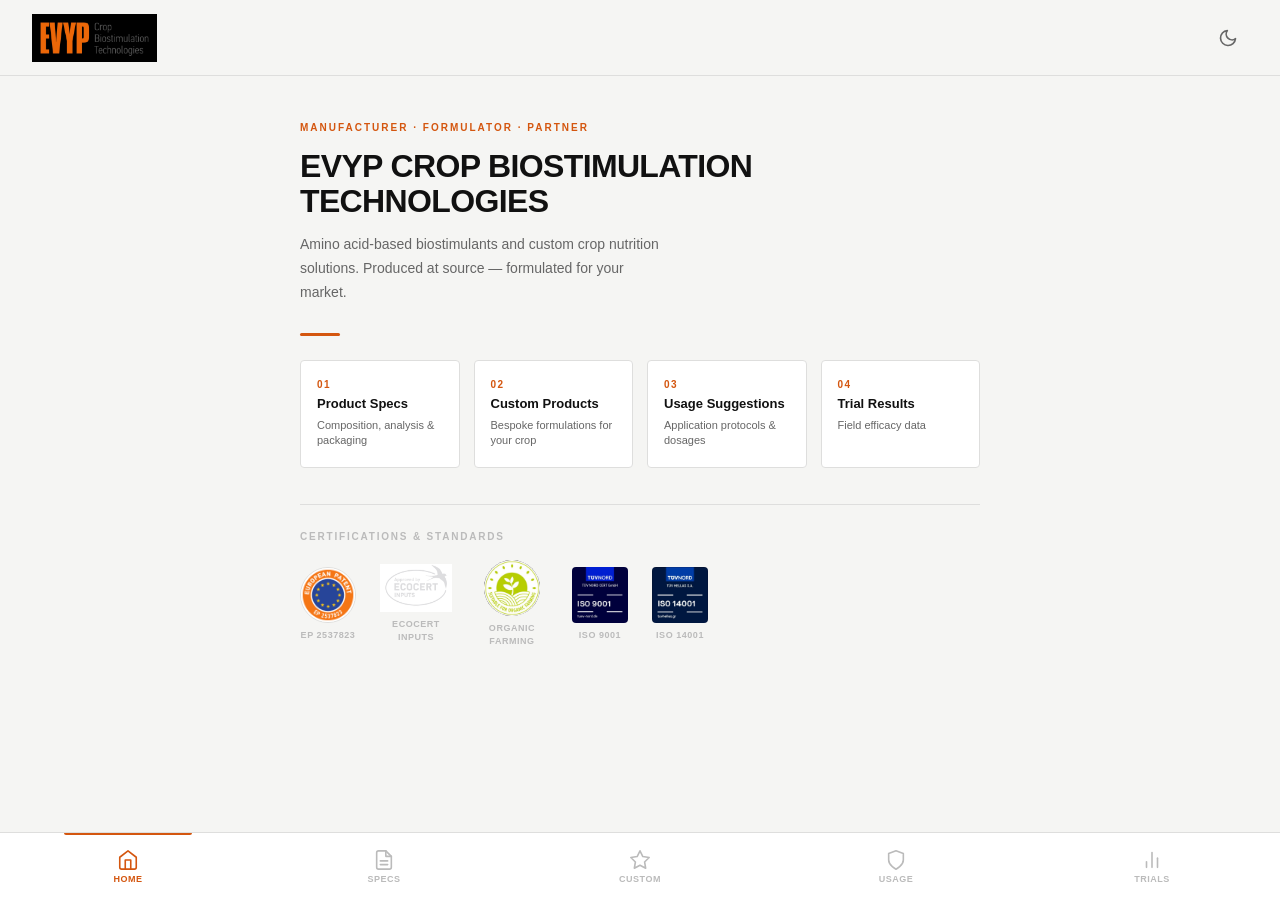
==== index.html @ 50879e34 "Add files via upload" ====
<!DOCTYPE html>
<html lang="en" data-theme="dark">
<head>
  <meta charset="UTF-8" />
  <meta name="viewport" content="width=device-width, initial-scale=1.0, viewport-fit=cover" />
  <meta name="theme-color" content="#0A0A0A" id="meta-theme" />
  <meta name="apple-mobile-web-app-capable" content="yes" />
  <meta name="apple-mobile-web-app-status-bar-style" content="black" />
  <meta name="apple-mobile-web-app-title" content="EVYP-CBT" />
  <meta name="description" content="EVYP Crop Biostimulation Technologies — Product information portal" />
  <title>EVYP-CBT</title>
  <link rel="manifest" href="manifest.json" />
  <link rel="apple-touch-icon" href="icons/icon-192.png" />
  <link rel="stylesheet" href="css/style.css" />
</head>
<body>

  <!-- Top Navigation Bar -->
  <header class="topbar">
    <div class="topbar-brand">
      <img src="icons/logo-white.png"  alt="EVYP CBT" class="topbar-logo logo-dark"  />
      <img src="icons/logo-color.png"  alt="EVYP CBT" class="topbar-logo logo-light" />
    </div>
    <button class="theme-toggle" id="themeToggle" aria-label="Toggle light/dark mode">
      <svg class="icon-sun" viewBox="0 0 24 24" fill="none" stroke="currentColor" stroke-width="2" stroke-linecap="round" stroke-linejoin="round">
        <circle cx="12" cy="12" r="5"/><line x1="12" y1="1" x2="12" y2="3"/><line x1="12" y1="21" x2="12" y2="23"/>
        <line x1="4.22" y1="4.22" x2="5.64" y2="5.64"/><line x1="18.36" y1="18.36" x2="19.78" y2="19.78"/>
        <line x1="1" y1="12" x2="3" y2="12"/><line x1="21" y1="12" x2="23" y2="12"/>
        <line x1="4.22" y1="19.78" x2="5.64" y2="18.36"/><line x1="18.36" y1="5.64" x2="19.78" y2="4.22"/>
      </svg>
      <svg class="icon-moon" viewBox="0 0 24 24" fill="none" stroke="currentColor" stroke-width="2" stroke-linecap="round" stroke-linejoin="round">
        <path d="M21 12.79A9 9 0 1 1 11.21 3 7 7 0 0 0 21 12.79z"/>
      </svg>
    </button>
  </header>

  <!-- Main Content Area -->
  <main class="content" id="content">

    <!-- HOME -->
    <section class="page active" id="page-home">
      <div class="home-hero">

        <div class="hero-identity">
          <div class="hero-eyebrow">Manufacturer · Formulator · Partner</div>
          <h1 class="hero-company">EVYP Crop Biostimulation Technologies</h1>
          <p class="hero-sub">Amino acid-based biostimulants and custom crop nutrition solutions. Produced at source — formulated for your market.</p>
        </div>

        <div class="hero-divider"></div>

        <div class="hero-nav-grid">
          <button class="hero-card" onclick="navigate('specs')">
            <div class="hero-card-num">01</div>
            <div class="hero-card-label">Product Specs</div>
            <div class="hero-card-desc">Composition, analysis &amp; packaging</div>
          </button>
          <button class="hero-card" onclick="navigate('custom')">
            <div class="hero-card-num">02</div>
            <div class="hero-card-label">Custom Products</div>
            <div class="hero-card-desc">Bespoke formulations for your crop</div>
          </button>
          <button class="hero-card" onclick="navigate('usage')">
            <div class="hero-card-num">03</div>
            <div class="hero-card-label">Usage Suggestions</div>
            <div class="hero-card-desc">Application protocols &amp; dosages</div>
          </button>
          <button class="hero-card" onclick="navigate('trials')">
            <div class="hero-card-num">04</div>
            <div class="hero-card-label">Trial Results</div>
            <div class="hero-card-desc">Field efficacy data</div>
          </button>
        </div>

        <!-- Certifications Strip -->
        <div class="cert-section">
          <div class="cert-label">Certifications &amp; Standards</div>
          <div class="cert-strip">
            <div class="cert-badge">
              <img src="icons/cert-patent.png"    alt="European Patent EP 2537823" class="cert-img cert-patent" />
              <span class="cert-name">EP 2537823</span>
            </div>
            <div class="cert-badge">
              <img src="icons/cert-ecocert.png"   alt="Approved by ECOCERT Inputs" class="cert-img cert-ecocert cert-on-dark" />
              <img src="icons/cert-ecocert-white.png" alt="Approved by ECOCERT Inputs" class="cert-img cert-ecocert cert-on-light" />
              <span class="cert-name">ECOCERT Inputs</span>
            </div>
            <div class="cert-badge">
              <img src="icons/cert-organic.png"   alt="Suitable for Organic Farming" class="cert-img cert-organic" />
              <span class="cert-name">Organic Farming</span>
            </div>
            <div class="cert-badge">
              <img src="icons/cert-iso9001.png"   alt="ISO 9001" class="cert-img cert-iso" />
              <span class="cert-name">ISO 9001</span>
            </div>
            <div class="cert-badge">
              <img src="icons/cert-iso14001.png"  alt="ISO 14001" class="cert-img cert-iso" />
              <span class="cert-name">ISO 14001</span>
            </div>
          </div>
        </div>

      </div>
    </section>

    <!-- PRODUCT SPECS -->
    <section class="page" id="page-specs">
      <div class="page-header">
        <div class="page-eyebrow">01</div>
        <h2 class="page-title">Product Specs</h2>
        <p class="page-subtitle">Technical specifications and composition data for EVYP CBT product lines.</p>
      </div>
      <div class="placeholder-content">
        <div class="placeholder-block">
          <div class="placeholder-icon">📋</div>
          <p>Product specifications will be added here.<br>Each product card will show composition, guaranteed analysis, physical properties, and packaging options.</p>
        </div>
      </div>
    </section>

    <!-- CUSTOM PRODUCTS -->
    <section class="page" id="page-custom">
      <div class="page-header">
        <div class="page-eyebrow">02</div>
        <h2 class="page-title">Custom Products</h2>
        <p class="page-subtitle">Bespoke formulations engineered to your crop and market specifications.</p>
      </div>
      <div class="placeholder-content">
        <div class="placeholder-block">
          <div class="placeholder-icon">⚗️</div>
          <p>Custom formulation capabilities will be detailed here.<br>Amino acid blends combined with seaweed extracts, vitamins, trace elements, and micronutrients — tailored to your requirements.</p>
        </div>
      </div>
    </section>

    <!-- USAGE SUGGESTIONS -->
    <section class="page" id="page-usage">
      <div class="page-header">
        <div class="page-eyebrow">03</div>
        <h2 class="page-title">Usage Suggestions</h2>
        <p class="page-subtitle">Application protocols, dosage guidelines, and crop-specific recommendations.</p>
      </div>
      <div class="placeholder-content">
        <div class="placeholder-block">
          <div class="placeholder-icon">🌱</div>
          <p>Application guidelines will be added here.<br>Foliar and soil application rates, timing windows, compatibility notes, and crop-specific programs.</p>
        </div>
      </div>
    </section>

    <!-- TRIALS -->
    <section class="page" id="page-trials">
      <div class="page-header">
        <div class="page-eyebrow">04</div>
        <h2 class="page-title">Trial Results</h2>
        <p class="page-subtitle">Field trial data and efficacy results across crops and conditions.</p>
      </div>
      <div class="placeholder-content">
        <div class="placeholder-block">
          <div class="placeholder-icon">📊</div>
          <p>Trial data and results will be presented here.<br>Yield impact, quality parameters, and agronomic observations from field and greenhouse trials.</p>
        </div>
      </div>
    </section>

  </main>

  <!-- Bottom Navigation -->
  <nav class="bottomnav">
    <button class="nav-item active" id="nav-home" onclick="navigate('home')">
      <svg class="nav-icon" viewBox="0 0 24 24" fill="none" stroke="currentColor" stroke-width="2" stroke-linecap="round" stroke-linejoin="round">
        <path d="M3 9l9-7 9 7v11a2 2 0 0 1-2 2H5a2 2 0 0 1-2-2z"/><polyline points="9 22 9 12 15 12 15 22"/>
      </svg>
      <span>Home</span>
    </button>
    <button class="nav-item" id="nav-specs" onclick="navigate('specs')">
      <svg class="nav-icon" viewBox="0 0 24 24" fill="none" stroke="currentColor" stroke-width="2" stroke-linecap="round" stroke-linejoin="round">
        <path d="M14 2H6a2 2 0 0 0-2 2v16a2 2 0 0 0 2 2h12a2 2 0 0 0 2-2V8z"/><polyline points="14 2 14 8 20 8"/><line x1="16" y1="13" x2="8" y2="13"/><line x1="16" y1="17" x2="8" y2="17"/>
      </svg>
      <span>Specs</span>
    </button>
    <button class="nav-item" id="nav-custom" onclick="navigate('custom')">
      <svg class="nav-icon" viewBox="0 0 24 24" fill="none" stroke="currentColor" stroke-width="2" stroke-linecap="round" stroke-linejoin="round">
        <path d="M12 2l3.09 6.26L22 9.27l-5 4.87L18.18 21 12 17.77 5.82 21 7 14.14l-5-4.87 6.91-1.01L12 2z"/>
      </svg>
      <span>Custom</span>
    </button>
    <button class="nav-item" id="nav-usage" onclick="navigate('usage')">
      <svg class="nav-icon" viewBox="0 0 24 24" fill="none" stroke="currentColor" stroke-width="2" stroke-linecap="round" stroke-linejoin="round">
        <path d="M12 22s8-4 8-10V5l-8-3-8 3v7c0 6 8 10 8 10z"/>
      </svg>
      <span>Usage</span>
    </button>
    <button class="nav-item" id="nav-trials" onclick="navigate('trials')">
      <svg class="nav-icon" viewBox="0 0 24 24" fill="none" stroke="currentColor" stroke-width="2" stroke-linecap="round" stroke-linejoin="round">
        <line x1="18" y1="20" x2="18" y2="10"/><line x1="12" y1="20" x2="12" y2="4"/><line x1="6" y1="20" x2="6" y2="14"/>
      </svg>
      <span>Trials</span>
    </button>
  </nav>

  <script src="js/app.js"></script>
</body>
</html>
---- css/style.css ----
/* ─── DESIGN TOKENS: DARK MODE (default) ───────────────────── */
:root {
  --bg:          #0A0A0A;
  --surface:     #161616;
  --surface-2:   #1E1E1E;
  --border:      #2C2C2C;
  --orange:      #E8631A;
  --orange-dim:  #C4521400;
  --text-primary: #F0F0F0;
  --text-muted:  #8A8A8A;
  --text-faint:  #484848;
  --card-hover:  #1E1E1E;

  --font-display: 'Arial Black', 'Helvetica Neue', Arial, sans-serif;
  --font-body:    -apple-system, BlinkMacSystemFont, 'Segoe UI', Helvetica, Arial, sans-serif;

  --topbar-h:    68px;
  --bottomnav-h: 62px;
  --safe-bottom: env(safe-area-inset-bottom, 0px);
  --radius:      4px;
}

/* ─── LIGHT MODE TOKENS ─────────────────────────────────────── */
[data-theme="light"] {
  --bg:          #F5F5F3;
  --surface:     #FFFFFF;
  --surface-2:   #EFEFED;
  --border:      #DEDEDD;
  --orange:      #D4560F;
  --text-primary: #111111;
  --text-muted:  #666666;
  --text-faint:  #BBBBBB;
  --card-hover:  #F9F9F7;
}

/* ─── RESET ─────────────────────────────────────────────────── */
*, *::before, *::after { box-sizing: border-box; margin: 0; padding: 0; }

html, body {
  height: 100%;
  background: var(--bg);
  color: var(--text-primary);
  font-family: var(--font-body);
  font-size: 16px;
  line-height: 1.5;
  -webkit-font-smoothing: antialiased;
  overflow: hidden;
  transition: background 0.25s, color 0.25s;
}

button { background: none; border: none; cursor: pointer; font-family: inherit; color: inherit; }

/* ─── TOP BAR ───────────────────────────────────────────────── */
.topbar {
  position: fixed;
  top: 0; left: 0; right: 0;
  height: var(--topbar-h);
  background: var(--bg);
  border-bottom: 1px solid var(--border);
  display: flex;
  align-items: center;
  justify-content: space-between;
  padding: 0 20px;
  z-index: 100;
  transition: background 0.25s, border-color 0.25s;
}

.topbar-brand { display: flex; align-items: center; }

.topbar-logo {
  height: 40px;
  width: auto;
  display: block;
  transition: opacity 0.2s;
}

/* Show correct logo per theme */
[data-theme="dark"]  .logo-light { display: none; }
[data-theme="light"] .logo-dark  { display: none; }

/* Theme toggle button */
.theme-toggle {
  width: 40px;
  height: 40px;
  border-radius: 50%;
  display: flex;
  align-items: center;
  justify-content: center;
  color: var(--text-muted);
  transition: background 0.15s, color 0.15s;
  flex-shrink: 0;
}
.theme-toggle:hover { background: var(--surface-2); color: var(--orange); }
.theme-toggle svg { width: 20px; height: 20px; }

/* Show correct icon per theme */
[data-theme="dark"]  .icon-sun  { display: block; }
[data-theme="dark"]  .icon-moon { display: none; }
[data-theme="light"] .icon-sun  { display: none; }
[data-theme="light"] .icon-moon { display: block; }

/* ─── CONTENT ───────────────────────────────────────────────── */
.content {
  position: fixed;
  top: var(--topbar-h);
  left: 0; right: 0;
  bottom: calc(var(--bottomnav-h) + var(--safe-bottom));
  overflow-y: auto;
  -webkit-overflow-scrolling: touch;
}

/* ─── PAGES ─────────────────────────────────────────────────── */
.page { display: none; min-height: 100%; padding: 28px 20px 40px; }
.page.active { display: block; animation: fadeUp 0.22s ease; }

@keyframes fadeUp {
  from { opacity: 0; transform: translateY(8px); }
  to   { opacity: 1; transform: translateY(0); }
}

/* ─── HOME HERO ─────────────────────────────────────────────── */
.hero-identity { margin-bottom: 28px; }

.hero-eyebrow {
  font-size: 10px;
  font-weight: 700;
  letter-spacing: 0.2em;
  text-transform: uppercase;
  color: var(--orange);
  margin-bottom: 14px;
}

.hero-company {
  font-family: var(--font-display);
  font-size: clamp(22px, 5.5vw, 32px);
  font-weight: 900;
  letter-spacing: -0.02em;
  line-height: 1.1;
  color: var(--text-primary);
  margin-bottom: 14px;
  text-transform: uppercase;
}

.hero-sub {
  font-size: 14px;
  color: var(--text-muted);
  line-height: 1.7;
  max-width: 360px;
}

/* Orange rule — the signature structural element */
.hero-divider {
  width: 40px;
  height: 3px;
  background: var(--orange);
  margin: 24px 0;
  border-radius: 2px;
}

/* ─── HERO NAV CARDS ────────────────────────────────────────── */
.hero-nav-grid {
  display: grid;
  grid-template-columns: 1fr 1fr;
  gap: 10px;
  margin-bottom: 36px;
}

.hero-card {
  background: var(--surface);
  border: 1px solid var(--border);
  border-radius: var(--radius);
  padding: 18px 16px;
  display: flex;
  flex-direction: column;
  align-items: flex-start;
  gap: 6px;
  text-align: left;
  transition: border-color 0.15s, background 0.15s;
  position: relative;
  overflow: hidden;
}

.hero-card::before {
  content: '';
  position: absolute;
  top: 0; left: 0;
  width: 3px; height: 100%;
  background: var(--orange);
  transform: scaleY(0);
  transform-origin: bottom;
  transition: transform 0.2s ease;
}

.hero-card:hover::before, .hero-card:active::before { transform: scaleY(1); }
.hero-card:hover, .hero-card:active { border-color: var(--orange); background: var(--card-hover); }

.hero-card-num {
  font-size: 10px;
  font-weight: 700;
  letter-spacing: 0.15em;
  color: var(--orange);
}

.hero-card-label {
  font-size: 13px;
  font-weight: 700;
  color: var(--text-primary);
  line-height: 1.25;
}

.hero-card-desc {
  font-size: 11px;
  color: var(--text-muted);
  line-height: 1.4;
}

/* ─── CERTIFICATIONS ────────────────────────────────────────── */
.cert-section {
  border-top: 1px solid var(--border);
  padding-top: 24px;
}

.cert-label {
  font-size: 10px;
  font-weight: 700;
  letter-spacing: 0.18em;
  text-transform: uppercase;
  color: var(--text-faint);
  margin-bottom: 16px;
}

.cert-strip {
  display: flex;
  flex-wrap: wrap;
  gap: 16px;
  align-items: center;
}

.cert-badge {
  display: flex;
  flex-direction: column;
  align-items: center;
  gap: 6px;
}

.cert-img {
  display: block;
  object-fit: contain;
}

.cert-patent  { width: 56px;  height: 56px;  border-radius: 50%; }
.cert-ecocert { width: 72px;  height: 48px;  }
.cert-organic { width: 56px;  height: 56px;  border-radius: 50%; }
.cert-iso     { width: 56px;  height: 56px;  border-radius: 4px; }

/* ECOCERT: dark bg image shown on dark, inverted shown on light */
[data-theme="dark"]  .cert-on-light { display: none; }
[data-theme="dark"]  .cert-on-dark  { display: block; }
[data-theme="light"] .cert-on-dark  { display: none; }
[data-theme="light"] .cert-on-light { display: block; }

/* On light mode, patent has white bg — add a subtle border */
[data-theme="light"] .cert-patent { border: 1px solid var(--border); }

/* Organic has black bg — add mix-blend in light mode */
[data-theme="light"] .cert-organic { 
  background: var(--surface-2);
  border-radius: 50%;
}

.cert-name {
  font-size: 9px;
  font-weight: 600;
  letter-spacing: 0.06em;
  text-transform: uppercase;
  color: var(--text-faint);
  text-align: center;
  max-width: 72px;
}

/* ─── INNER PAGE HEADERS ────────────────────────────────────── */
.page-header {
  margin-bottom: 28px;
  padding-bottom: 20px;
  border-bottom: 1px solid var(--border);
}

.page-eyebrow {
  font-size: 11px;
  font-weight: 700;
  letter-spacing: 0.25em;
  color: var(--orange);
  margin-bottom: 8px;
}

.page-title {
  font-family: var(--font-display);
  font-size: clamp(26px, 7vw, 38px);
  font-weight: 900;
  text-transform: uppercase;
  letter-spacing: -0.01em;
  color: var(--text-primary);
  margin-bottom: 10px;
}

.page-subtitle {
  font-size: 14px;
  color: var(--text-muted);
  line-height: 1.65;
  max-width: 360px;
}

/* ─── PLACEHOLDER BLOCKS ────────────────────────────────────── */
.placeholder-content { min-height: 200px; }

.placeholder-block {
  background: var(--surface);
  border: 1px dashed var(--border);
  border-radius: var(--radius);
  padding: 40px 24px;
  text-align: center;
}

.placeholder-icon { font-size: 32px; margin-bottom: 14px; opacity: 0.4; }
.placeholder-block p { font-size: 13px; color: var(--text-muted); line-height: 1.7; }

/* ─── BOTTOM NAVIGATION ─────────────────────────────────────── */
.bottomnav {
  position: fixed;
  bottom: 0; left: 0; right: 0;
  height: calc(var(--bottomnav-h) + var(--safe-bottom));
  padding-bottom: var(--safe-bottom);
  background: var(--surface);
  border-top: 1px solid var(--border);
  display: flex;
  align-items: stretch;
  z-index: 100;
  transition: background 0.25s, border-color 0.25s;
}

.nav-item {
  flex: 1;
  display: flex;
  flex-direction: column;
  align-items: center;
  justify-content: center;
  gap: 3px;
  color: var(--text-faint);
  font-size: 9px;
  font-weight: 600;
  letter-spacing: 0.06em;
  text-transform: uppercase;
  transition: color 0.15s;
  position: relative;
  padding: 0;
}

.nav-item::after {
  content: '';
  position: absolute;
  top: 0; left: 25%; right: 25%;
  height: 2px;
  background: var(--orange);
  border-radius: 0 0 2px 2px;
  transform: scaleX(0);
  transition: transform 0.2s ease;
}

.nav-item.active { color: var(--orange); }
.nav-item.active::after { transform: scaleX(1); }
.nav-item:hover { color: var(--text-muted); }

.nav-icon { width: 20px; height: 20px; stroke-width: 1.75; }

/* ─── SCROLLBAR ─────────────────────────────────────────────── */
.content::-webkit-scrollbar { width: 3px; }
.content::-webkit-scrollbar-track { background: transparent; }
.content::-webkit-scrollbar-thumb { background: var(--border); border-radius: 2px; }

/* ─── RESPONSIVE ────────────────────────────────────────────── */
@media (min-width: 480px) {
  .page { padding: 36px 28px 48px; }
  .hero-nav-grid { gap: 14px; }
  .topbar-logo { height: 44px; }
}

@media (min-width: 768px) {
  :root { --topbar-h: 76px; --bottomnav-h: 68px; }
  .page { padding: 44px 40px 56px; max-width: 760px; margin: 0 auto; }
  .hero-nav-grid { grid-template-columns: repeat(4, 1fr); }
  .topbar-logo { height: 48px; }
  .topbar { padding: 0 32px; }
  .nav-icon { width: 22px; height: 22px; }
  .cert-strip { gap: 24px; }
}

/* ─── REDUCED MOTION ────────────────────────────────────────── */
@media (prefers-reduced-motion: reduce) {
  .page.active, .hero-card, .hero-card::before,
  .nav-item, .nav-item::after, .theme-toggle,
  html, body, .topbar, .bottomnav { transition: none; animation: none; }
}
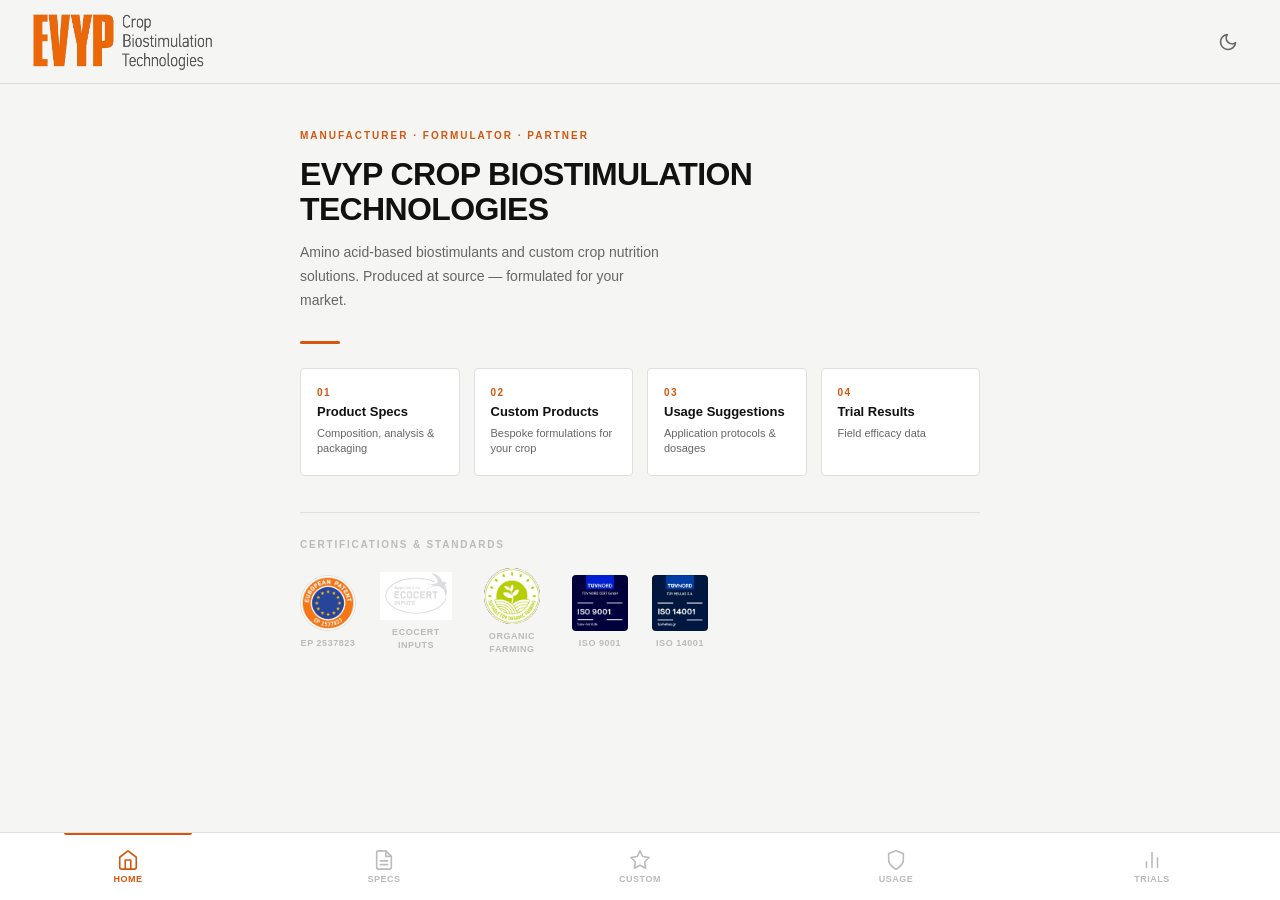
==== commit 29421ffd: "Add files via upload" ====
--- a/index.html
+++ b/index.html
@@ -50,7 +50,7 @@
         <div class="hero-divider"></div>
 
         <div class="hero-nav-grid">
-          <button class="hero-card" onclick="navigate('specs')">
+          <button class="hero-card" onclick="location.href='specs.html'">
             <div class="hero-card-num">01</div>
             <div class="hero-card-label">Product Specs</div>
             <div class="hero-card-desc">Composition, analysis &amp; packaging</div>
@@ -173,7 +173,7 @@
       </svg>
       <span>Home</span>
     </button>
-    <button class="nav-item" id="nav-specs" onclick="navigate('specs')">
+    <button class="nav-item" id="nav-specs" onclick="location.href='specs.html'">
       <svg class="nav-icon" viewBox="0 0 24 24" fill="none" stroke="currentColor" stroke-width="2" stroke-linecap="round" stroke-linejoin="round">
         <path d="M14 2H6a2 2 0 0 0-2 2v16a2 2 0 0 0 2 2h12a2 2 0 0 0 2-2V8z"/><polyline points="14 2 14 8 20 8"/><line x1="16" y1="13" x2="8" y2="13"/><line x1="16" y1="17" x2="8" y2="17"/>
       </svg>
--- a/css/style.css
+++ b/css/style.css
@@ -14,7 +14,7 @@
   --font-display: 'Arial Black', 'Helvetica Neue', Arial, sans-serif;
   --font-body:    -apple-system, BlinkMacSystemFont, 'Segoe UI', Helvetica, Arial, sans-serif;
 
-  --topbar-h:    68px;
+  --topbar-h:    72px;
   --bottomnav-h: 62px;
   --safe-bottom: env(safe-area-inset-bottom, 0px);
   --radius:      4px;
@@ -68,7 +68,7 @@
 .topbar-brand { display: flex; align-items: center; }
 
 .topbar-logo {
-  height: 40px;
+  height: 44px;
   width: auto;
   display: block;
   transition: opacity 0.2s;
@@ -381,14 +381,14 @@
 @media (min-width: 480px) {
   .page { padding: 36px 28px 48px; }
   .hero-nav-grid { gap: 14px; }
-  .topbar-logo { height: 44px; }
+  .topbar-logo { height: 50px; }
 }
 
 @media (min-width: 768px) {
-  :root { --topbar-h: 76px; --bottomnav-h: 68px; }
+  :root { --topbar-h: 84px; --bottomnav-h: 68px; }
   .page { padding: 44px 40px 56px; max-width: 760px; margin: 0 auto; }
   .hero-nav-grid { grid-template-columns: repeat(4, 1fr); }
-  .topbar-logo { height: 48px; }
+  .topbar-logo { height: 58px; }
   .topbar { padding: 0 32px; }
   .nav-icon { width: 22px; height: 22px; }
   .cert-strip { gap: 24px; }
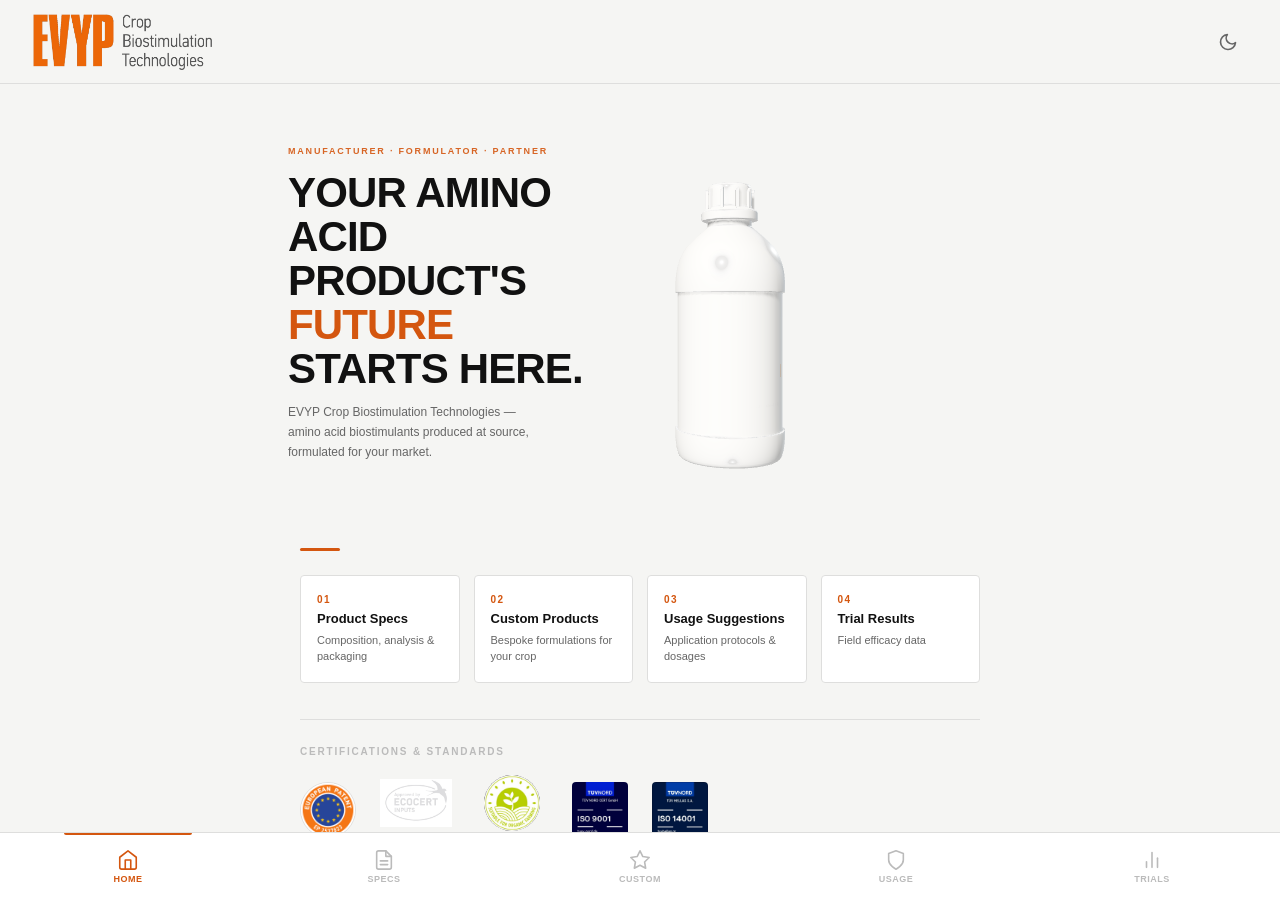
==== commit c3c0df34: "Add files via upload" ====
--- a/index.html
+++ b/index.html
@@ -39,14 +39,22 @@
 
     <!-- HOME -->
     <section class="page active" id="page-home">
+
+      <!-- 3D BOTTLE HERO -->
+      <div class="bottle-hero" id="bottleHero">
+        <canvas id="bottleCanvas"></canvas>
+        <div class="hero-motto">
+          <div class="motto-eyebrow">Manufacturer · Formulator · Partner</div>
+          <h1 class="motto-title">
+            Your amino acid<br>
+            product's <span class="motto-accent">future</span><br>
+            starts here.
+          </h1>
+          <p class="motto-sub">EVYP Crop Biostimulation Technologies — amino acid biostimulants produced at source, formulated for your market.</p>
+        </div>
+      </div>
+
       <div class="home-hero">
-
-        <div class="hero-identity">
-          <div class="hero-eyebrow">Manufacturer · Formulator · Partner</div>
-          <h1 class="hero-company">EVYP Crop Biostimulation Technologies</h1>
-          <p class="hero-sub">Amino acid-based biostimulants and custom crop nutrition solutions. Produced at source — formulated for your market.</p>
-        </div>
-
         <div class="hero-divider"></div>
 
         <div class="hero-nav-grid">
@@ -55,17 +63,17 @@
             <div class="hero-card-label">Product Specs</div>
             <div class="hero-card-desc">Composition, analysis &amp; packaging</div>
           </button>
-          <button class="hero-card" onclick="navigate('custom')">
+          <button class="hero-card" onclick="location.href='custom.html'">
             <div class="hero-card-num">02</div>
             <div class="hero-card-label">Custom Products</div>
             <div class="hero-card-desc">Bespoke formulations for your crop</div>
           </button>
-          <button class="hero-card" onclick="navigate('usage')">
+          <button class="hero-card" onclick="location.href='usage.html'">
             <div class="hero-card-num">03</div>
             <div class="hero-card-label">Usage Suggestions</div>
             <div class="hero-card-desc">Application protocols &amp; dosages</div>
           </button>
-          <button class="hero-card" onclick="navigate('trials')">
+          <button class="hero-card" onclick="location.href='trials.html'">
             <div class="hero-card-num">04</div>
             <div class="hero-card-label">Trial Results</div>
             <div class="hero-card-desc">Field efficacy data</div>
@@ -179,19 +187,19 @@
       </svg>
       <span>Specs</span>
     </button>
-    <button class="nav-item" id="nav-custom" onclick="navigate('custom')">
+    <button class="nav-item" id="nav-custom" onclick="location.href='custom.html'">
       <svg class="nav-icon" viewBox="0 0 24 24" fill="none" stroke="currentColor" stroke-width="2" stroke-linecap="round" stroke-linejoin="round">
         <path d="M12 2l3.09 6.26L22 9.27l-5 4.87L18.18 21 12 17.77 5.82 21 7 14.14l-5-4.87 6.91-1.01L12 2z"/>
       </svg>
       <span>Custom</span>
     </button>
-    <button class="nav-item" id="nav-usage" onclick="navigate('usage')">
+    <button class="nav-item" id="nav-usage" onclick="location.href='usage.html'">
       <svg class="nav-icon" viewBox="0 0 24 24" fill="none" stroke="currentColor" stroke-width="2" stroke-linecap="round" stroke-linejoin="round">
         <path d="M12 22s8-4 8-10V5l-8-3-8 3v7c0 6 8 10 8 10z"/>
       </svg>
       <span>Usage</span>
     </button>
-    <button class="nav-item" id="nav-trials" onclick="navigate('trials')">
+    <button class="nav-item" id="nav-trials" onclick="location.href='trials.html'">
       <svg class="nav-icon" viewBox="0 0 24 24" fill="none" stroke="currentColor" stroke-width="2" stroke-linecap="round" stroke-linejoin="round">
         <line x1="18" y1="20" x2="18" y2="10"/><line x1="12" y1="20" x2="12" y2="4"/><line x1="6" y1="20" x2="6" y2="14"/>
       </svg>
@@ -200,5 +208,8 @@
   </nav>
 
   <script src="js/app.js"></script>
+<script src="js/three.min.js"></script>
+<script src="js/OBJLoader.js"></script>
+<script src="js/bottle3d.js"></script>
 </body>
 </html>
--- a/css/style.css
+++ b/css/style.css
@@ -400,3 +400,94 @@
   .nav-item, .nav-item::after, .theme-toggle,
   html, body, .topbar, .bottomnav { transition: none; animation: none; }
 }
+
+/* ── BOTTLE HERO ────────────────────────────────────────────── */
+.bottle-hero {
+  position: relative;
+  width: calc(100% + 40px);   /* break out of .page padding */
+  margin-left: -20px;
+  margin-top: -28px;
+  margin-bottom: 0;
+  height: 320px;
+  overflow: hidden;
+  display: flex;
+  align-items: center;
+}
+
+#bottleCanvas {
+  position: absolute;
+  inset: 0;
+  width: 100% !important;
+  height: 100% !important;
+  cursor: grab;
+}
+#bottleCanvas:active { cursor: grabbing; }
+
+.hero-motto {
+  position: relative;
+  z-index: 2;
+  padding: 24px 20px;
+  max-width: 320px;
+  pointer-events: none;
+}
+
+.motto-eyebrow {
+  font-size: 9px;
+  font-weight: 700;
+  letter-spacing: 0.2em;
+  text-transform: uppercase;
+  color: var(--orange);
+  margin-bottom: 12px;
+  opacity: 0.9;
+}
+
+.motto-title {
+  font-family: var(--font-display);
+  font-size: clamp(22px, 5.5vw, 36px);
+  font-weight: 900;
+  text-transform: uppercase;
+  letter-spacing: -0.02em;
+  line-height: 1.05;
+  color: var(--text-primary);
+  margin-bottom: 12px;
+}
+
+.motto-accent {
+  color: var(--orange);
+  display: inline-block;
+  position: relative;
+}
+
+.motto-sub {
+  font-size: 12px;
+  color: var(--text-muted);
+  line-height: 1.65;
+  max-width: 260px;
+}
+
+/* Fade in on load */
+.bottle-hero { animation: heroFade 0.8s ease; }
+@keyframes heroFade {
+  from { opacity: 0; }
+  to   { opacity: 1; }
+}
+
+@media (min-width: 600px) {
+  .bottle-hero {
+    height: 380px;
+    width: calc(100% + 56px);
+    margin-left: -28px;
+    margin-top: -36px;
+  }
+  .hero-motto  { padding: 32px 28px; max-width: 380px; }
+}
+
+@media (min-width: 900px) {
+  .bottle-hero {
+    height: 440px;
+    width: calc(100% + 80px);
+    margin-left: -40px;
+    margin-top: -44px;
+  }
+  .motto-title { font-size: 42px; }
+}
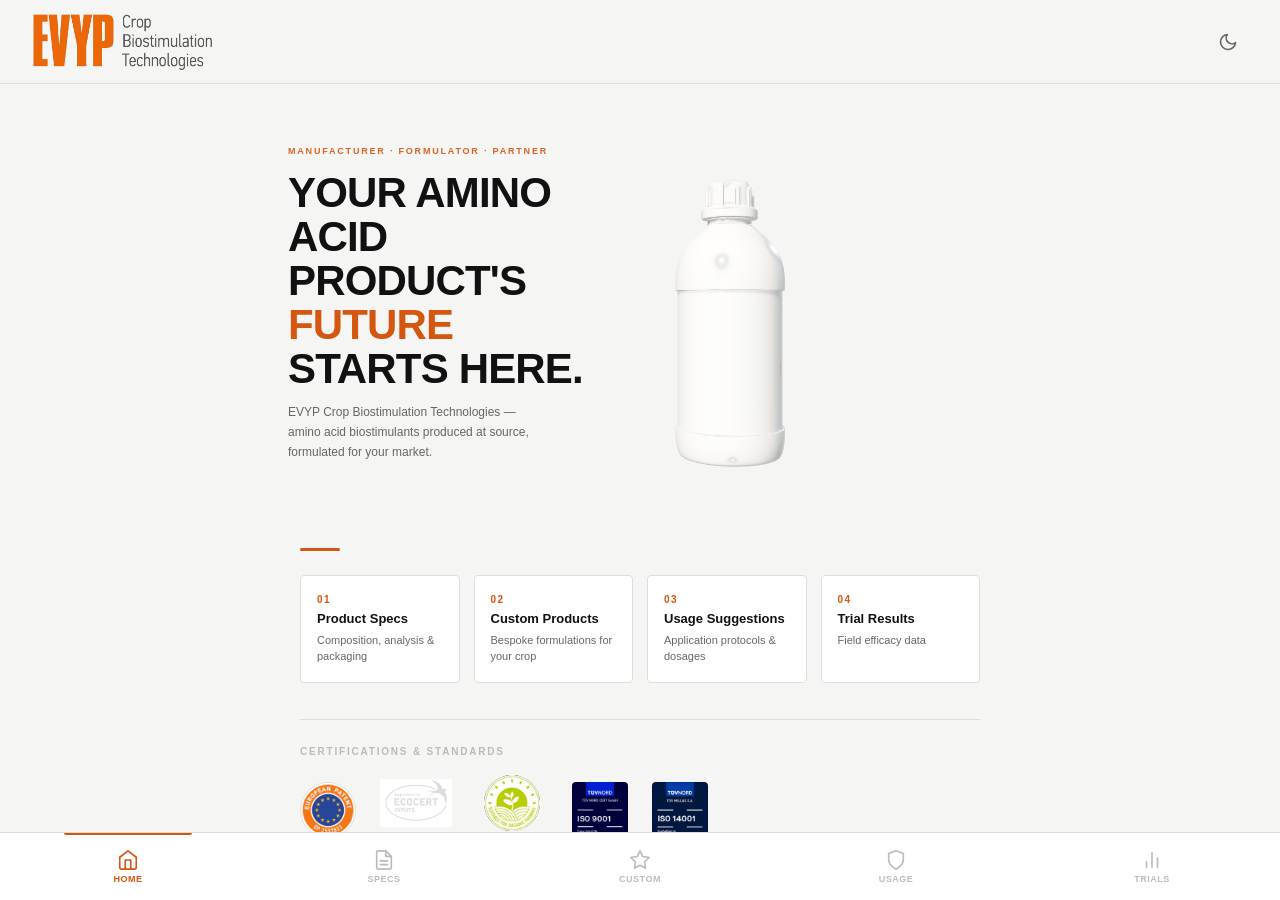
==== commit 41d6c17d: "Add files via upload" ====
--- a/index.html
+++ b/index.html
@@ -5,6 +5,7 @@
   <meta name="viewport" content="width=device-width, initial-scale=1.0, viewport-fit=cover" />
   <meta name="theme-color" content="#0A0A0A" id="meta-theme" />
   <meta name="apple-mobile-web-app-capable" content="yes" />
+  <meta name="mobile-web-app-capable" content="yes" />
   <meta name="apple-mobile-web-app-status-bar-style" content="black" />
   <meta name="apple-mobile-web-app-title" content="EVYP-CBT" />
   <meta name="description" content="EVYP Crop Biostimulation Technologies — Product information portal" />
